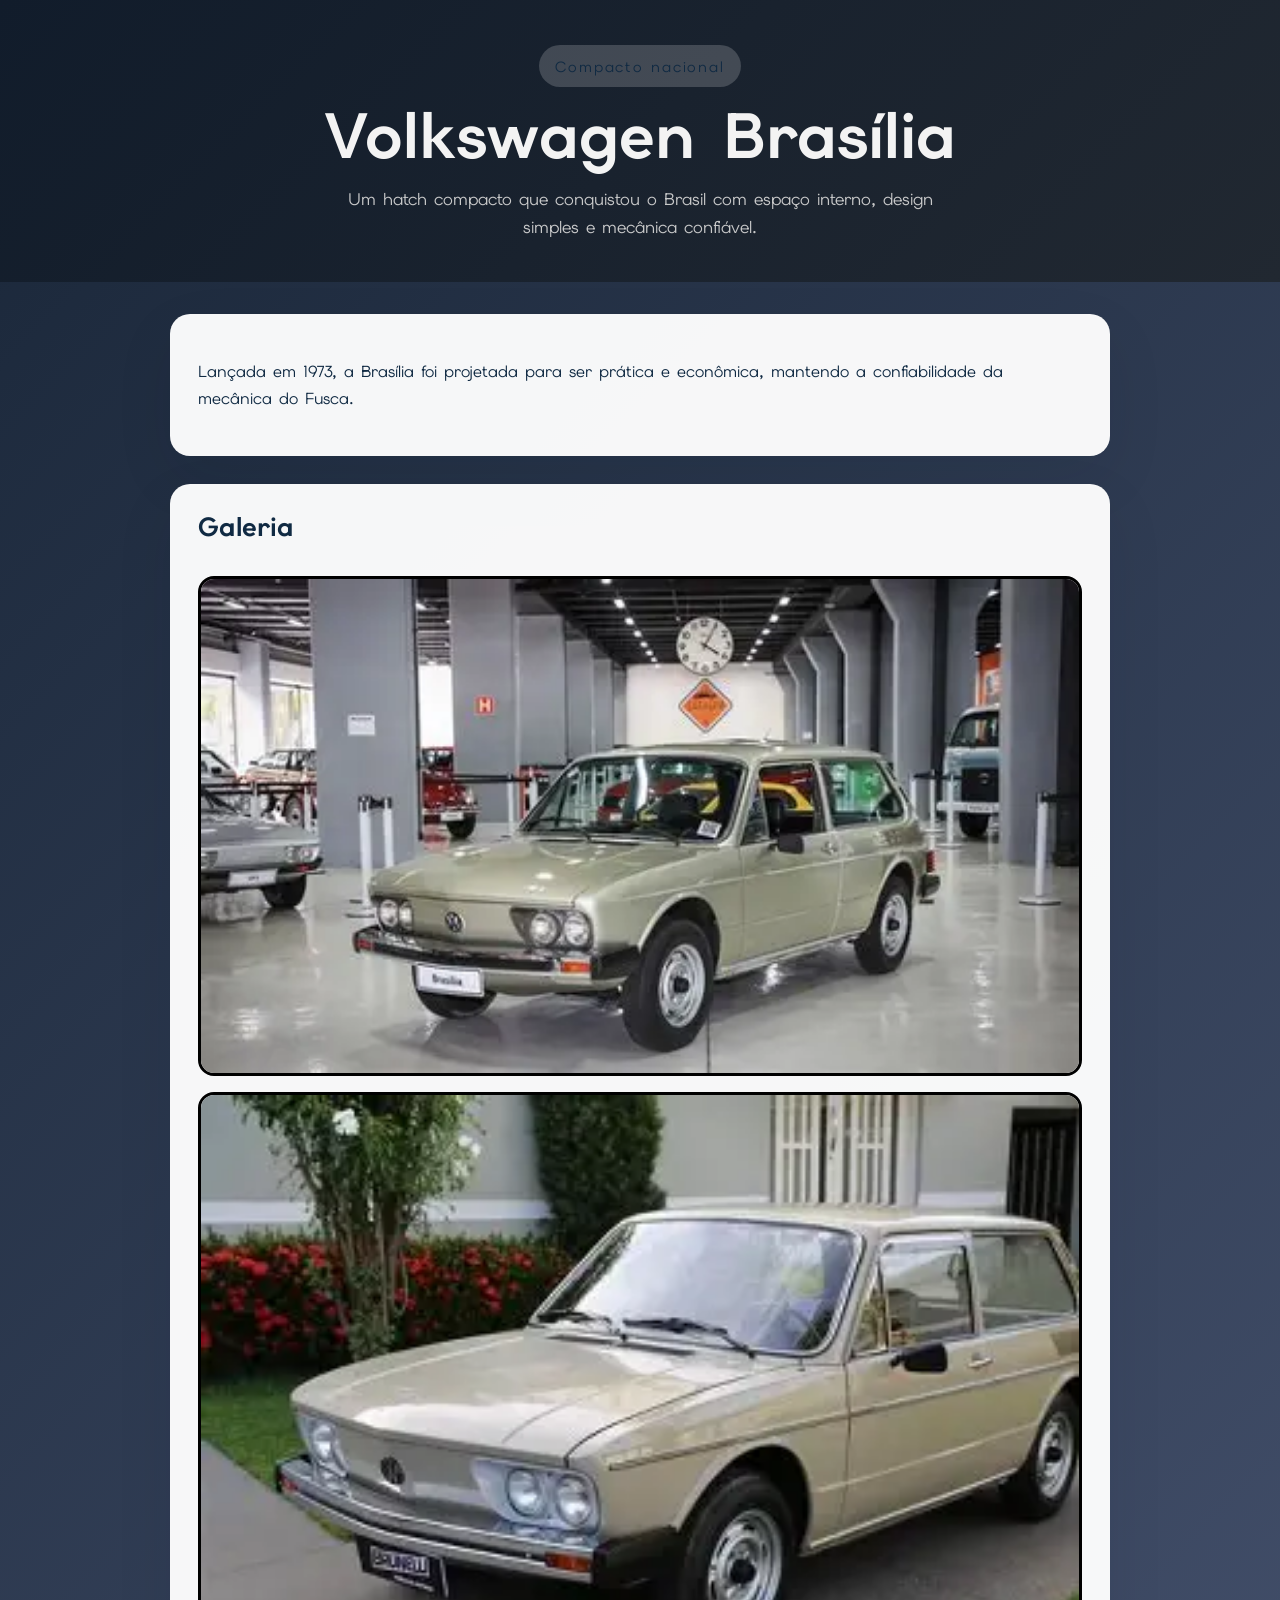
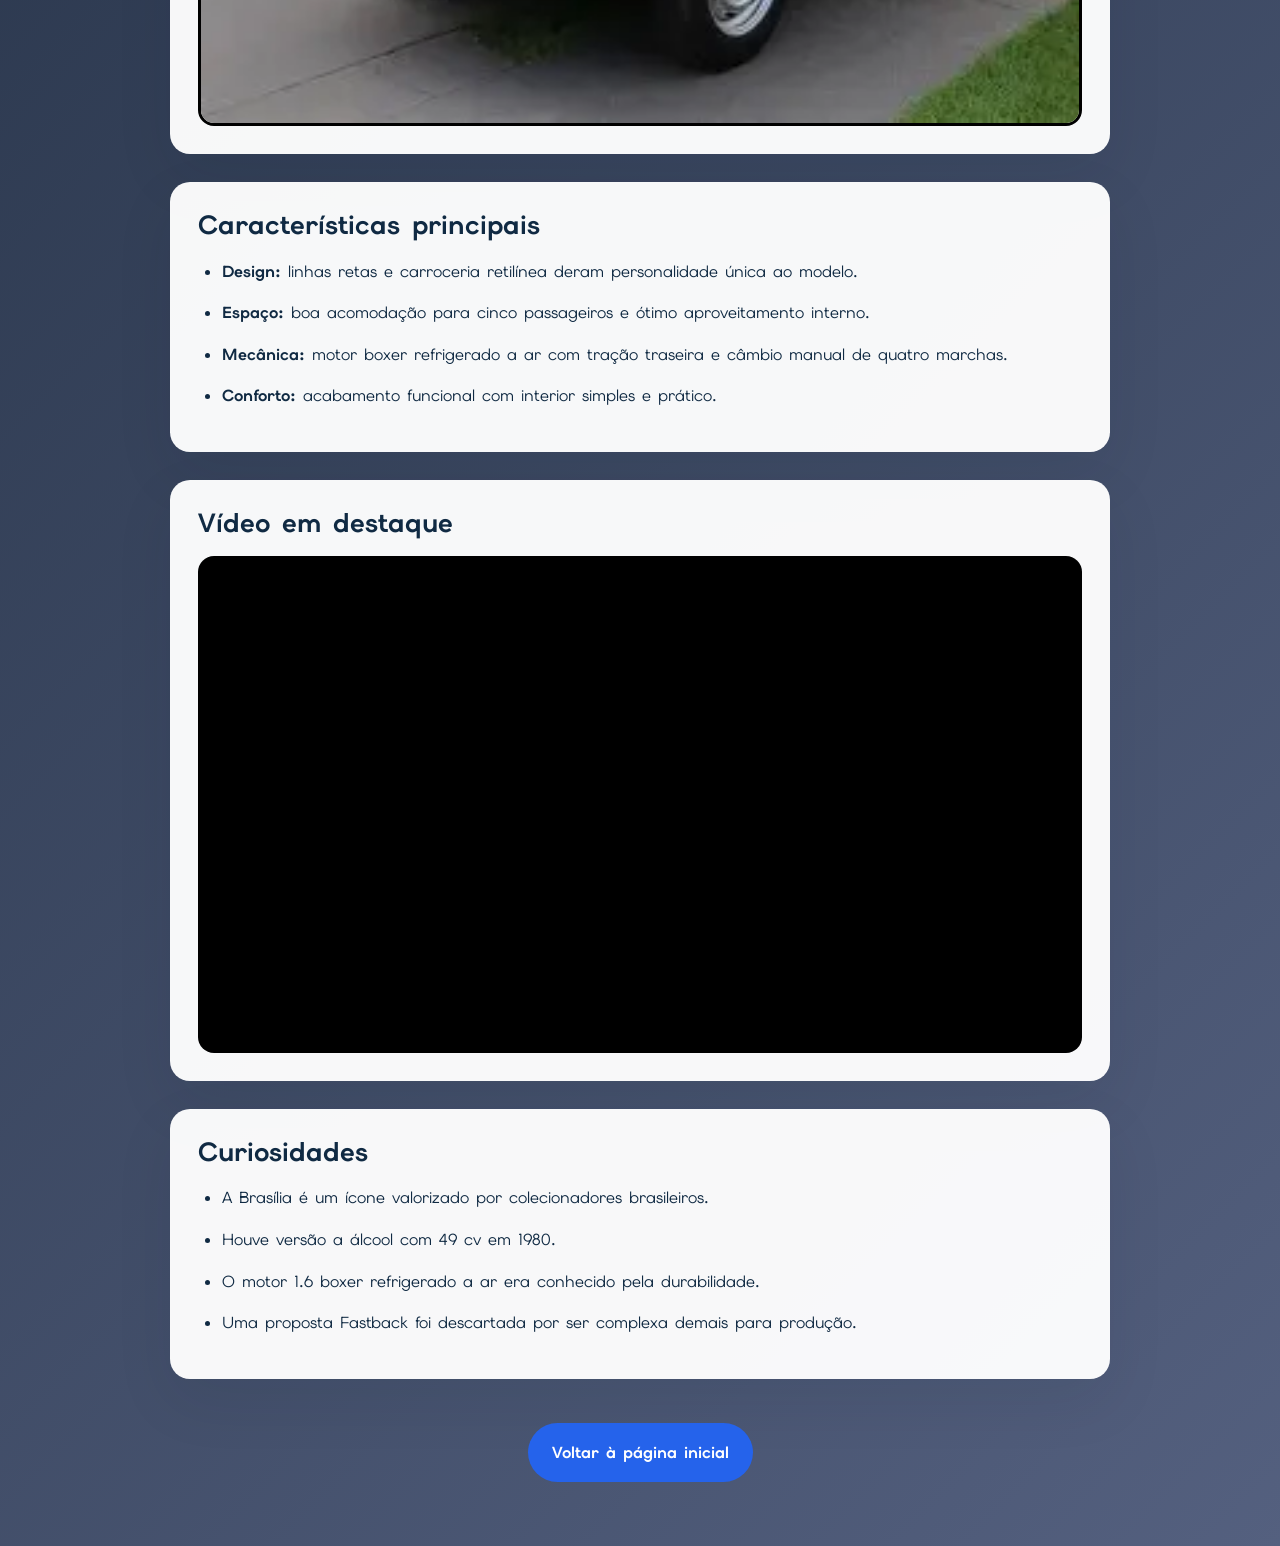
==== brasilia.html @ 3fe46711 "Carros v1" ====
﻿<!DOCTYPE html>
<html lang="pt-BR">
<head>
    <meta charset="UTF-8">
    <meta name="viewport" content="width=device-width, initial-scale=1.0">
    <meta name="description" content="Volkswagen Brasília: o hatch nacional que marcou o Brasil nos anos 70." />
    <title>Volkswagen Brasília | Relíquia sobre Rodas</title>
    <link rel="preconnect" href="https://fonts.googleapis.com">
    <link rel="preconnect" href="https://fonts.gstatic.com" crossorigin>
    <link href="https://fonts.googleapis.com/css2?family=Castoro:ital@0;1&family=Elms+Sans:ital,wght@0,100..900;1,100..900&family=Nunito:ital,wght@0,200..1000;1,200..1000&family=Special+Elite&display=swap" rel="stylesheet">
    <link rel="stylesheet" href="css/base.css">
    <link rel="stylesheet" href="css/car.css">
</head>
<body class="car-page page-brasilia">
    <header class="page-header">
        <div class="hero">
            <span class="tag">Compacto nacional</span>
            <h1>Volkswagen Brasília</h1>
            <p>Um hatch compacto que conquistou o Brasil com espaço interno, design simples e mecânica confiável.</p>
        </div>
    </header>

    <main class="content">
        <section class="car-intro">
            <p>Lançada em 1973, a Brasília foi projetada para ser prática e econômica, mantendo a confiabilidade da mecânica do Fusca.</p>
        </section>

        <section class="car-gallery">
            <h2 class="section-title">Galeria</h2>
            <img src="img/Brasili.webp" alt="Volkswagen Brasília amarela" loading="lazy">
            <img src="img/Brasili2.webp" alt="Volkswagen Brasília clássica" loading="lazy">
        </section>

        <section class="car-highlights">
            <h2 class="section-title">Características principais</h2>
            <ul>
                <li><strong>Design:</strong> linhas retas e carroceria retilínea deram personalidade única ao modelo.</li>
                <li><strong>Espaço:</strong> boa acomodação para cinco passageiros e ótimo aproveitamento interno.</li>
                <li><strong>Mecânica:</strong> motor boxer refrigerado a ar com tração traseira e câmbio manual de quatro marchas.</li>
                <li><strong>Conforto:</strong> acabamento funcional com interior simples e prático.</li>
            </ul>
        </section>

        <section class="car-video">
            <h2 class="section-title">Vídeo em destaque</h2>
            <div class="video-wrapper">
                <iframe src="https://www.youtube.com/embed/5K11Lgms6P0?si=8mxngop7KlOkIgI-" title="Vídeo da Volkswagen Brasília" frameborder="0" allow="accelerometer; autoplay; clipboard-write; encrypted-media; gyroscope; picture-in-picture; web-share" referrerpolicy="strict-origin-when-cross-origin" allowfullscreen loading="lazy"></iframe>
            </div>
        </section>

        <section class="car-facts">
            <h2 class="section-title">Curiosidades</h2>
            <ul>
                <li>A Brasília é um ícone valorizado por colecionadores brasileiros.</li>
                <li>Houve versão a álcool com 49 cv em 1980.</li>
                <li>O motor 1.6 boxer refrigerado a ar era conhecido pela durabilidade.</li>
                <li>Uma proposta Fastback foi descartada por ser complexa demais para produção.</li>
            </ul>
        </section>

        <div class="actions">
            <a class="button-link" href="index.html">Voltar à página inicial</a>
        </div>
    </main>
</body>
</html>
---- css/base.css ----
﻿@import url('https://fonts.googleapis.com/css2?family=Castoro:ital@0;1&family=Elms+Sans:ital,wght@0,100..900;1,100..900&family=Nunito:ital,wght@0,200..1000;1,200..1000&family=Special+Elite&display=swap');

:root {
    color-scheme: light;
}

*,
*::before,
*::after {
    box-sizing: border-box;
}

html {
    scroll-behavior: smooth;
}

body {
    margin: 0;
    min-height: 100vh;
    line-height: 1.7;
    font-family: "Elms Sans", system-ui, -apple-system, BlinkMacSystemFont, "Segoe UI", sans-serif;
    font-weight: 400;
    font-style: normal;
}

.special-elite-regular,
.special-elite-regular * {
    font-family: "Elms Sans", system-ui, -apple-system, BlinkMacSystemFont, "Segoe UI", sans-serif !important;
    font-weight: 400 !important;
    font-style: normal !important;
}

.eyebrow {
    display: inline-block;
    margin-bottom: 1rem;
    padding: 0.55rem 1rem;
    border-radius: 999px;
    background: rgba(83, 83, 83, 0.12);
    text-transform: uppercase;
    letter-spacing: 0.16em;
    font-size: 0.78rem;
}

img,
iframe {
    width: 100%;
    display: block;
    border: 0;
}

a {
    color: inherit;
}

.button-link {
    display: inline-flex;
    align-items: center;
    justify-content: center;
    padding: 1rem 1.5rem;
    text-decoration: none;
    border-radius: 999px;
    font-weight: 700;
    transition: transform 0.2s ease, box-shadow 0.2s ease, background-color 0.2s ease;
}

.button-link:hover,
.button-link:focus-visible {
    transform: translateY(-2px);
}
---- css/car.css ----
:root {
    color: #102a43;
    background: #f4f6f8;
    line-height: 1.7;
    --surface: rgba(255, 255, 255, 0.96);
    --surface-strong: rgba(255, 255, 255, 0.92);
    --shadow: 0 22px 60px rgba(15, 23, 42, 0.08);
    --button-bg: #2563eb;
    --button-hover: #1d4ed8;
    font-family: "Elms Sans", system-ui, -apple-system, BlinkMacSystemFont, "Segoe UI", sans-serif;
    font-weight: 400;
    font-style: normal;
}

body {
    background: radial-gradient(circle at top, #eaf3ff 0%, #f4f6f8 58%, #f4f6f8 100%);
}

img {
    border-radius: 1rem;
    border: solid black;
}

body.page-opala {
    background: linear-gradient(135deg, #c6d3d8 0%, #f7fbfd 100%);
    .page-header {
    background: linear-gradient(135deg, #9ca8b9 0%, #b2bbc7 100%);
    padding: 2.8rem 1.25rem 2.5rem;
    text-align: center;
    color: inherit;
}
}

body.page-mustang {
    background: linear-gradient(135deg, #3c4b69 0%, #9ca1b4 100%);
    .page-header {
    background: linear-gradient(135deg, #1f2937 0%, #8494aa 100%);
    padding: 2.8rem 1.25rem 2.5rem;
    text-align: center;
    color: inherit;
}
}

body.page-brasilia {
    background: linear-gradient(135deg, #192638 0%, #54607f 100%);
    .page-header {
    background: linear-gradient(135deg, #111c2b 0%, #212831 100%);
    padding: 2.8rem 1.25rem 2.5rem;
    text-align: center;
    color: inherit;
}
}

body.page-camaro {
    background: linear-gradient(135deg, #131b2c 0%, #394658 100%);
    .page-header {
    background: linear-gradient(135deg, #1e324e 0%, #3a4657 100%);
    padding: 2.8rem 1.25rem 2.5rem;
    text-align: center;
    color: inherit;
}
    color: #f8fafc;
}

body.page-fordescort {
    background: linear-gradient(135deg, #2f3b56 0%, #6b7280 100%);
.page-header {
    background: linear-gradient(135deg, #1e2d3f 0%, #373d46 100%);
    padding: 2.8rem 1.25rem 2.5rem;
    text-align: center;
    color: inherit;
}
}


.hero {
    max-width: 44rem;
    margin: 0 auto;
}

.tag {
    display: inline-flex;
    padding: 0.55rem 1rem;
    border-radius: 999px;
    background: rgba(255, 255, 255, 0.18);
    color: inherit;
    font-size: 0.92rem;
    letter-spacing: 0.12em;
    margin-bottom: 1rem;
}

.hero h1 {
    margin: 0;
    font-size: clamp(2.4rem, 5vw, 4rem);
    line-height: 1.02;
    color: rgb(243, 243, 243);
}

.hero p {
    margin: 1rem auto 0;
    max-width: 38rem;
    font-size: 1.05rem;
    color: rgba(211, 211, 211, 0.94);
}

.content {
    width: min(100%, 980px);
    margin: 0 auto;
    padding: 2rem 1.25rem 4rem;
}

.content section {
    background: var(--surface);
    border-radius: 1.25rem;
    padding: 1.75rem;
    margin-bottom: 1.75rem;
    box-shadow: var(--shadow);
}

body.page-camaro .content section {
    background: rgba(15, 23, 42, 0.88);
}

.section-title {
    margin: 0 0 1rem;
    font-size: 1.65rem;
    line-height: 1.2;
}

.car-gallery {
    display: grid;
    gap: 1rem;
}

.car-gallery img {
    object-fit: cover;
    min-height: 180px;
}

ul {
    margin: 0;
    padding-left: 1.5rem;
}

li {
    margin-bottom: 0.9rem;
}

.video-wrapper {
    position: relative;
    padding-top: 56.25%;
    border-radius: 1rem;
    overflow: hidden;
    background: #000;
}

.video-wrapper iframe {
    position: absolute;
    inset: 0;
    width: 100%;
    height: 100%;
}

.actions {
    text-align: center;
}

.button-link {
    display: inline-flex;
    align-items: center;
    justify-content: center;
    padding: 1rem 1.5rem;
    margin-top: 1rem;
    background: var(--button-bg);
    color: #ffffff;
    text-decoration: none;
    border-radius: 999px;
    font-weight: 700;
    transition: transform 0.2s ease, box-shadow 0.2s ease, background-color 0.2s ease;
}

.button-link:hover,
.button-link:focus-visible {
    background: var(--button-hover);
    transform: translateY(-2px);
    box-shadow: 0 18px 38px rgba(37, 99, 235, 0.24);
}

@media (max-width: 720px) {
    .page-header {
        padding: 2rem 1rem 2.2rem;
    }

    .content {
        padding: 1.5rem 1rem 3rem;
    }
}
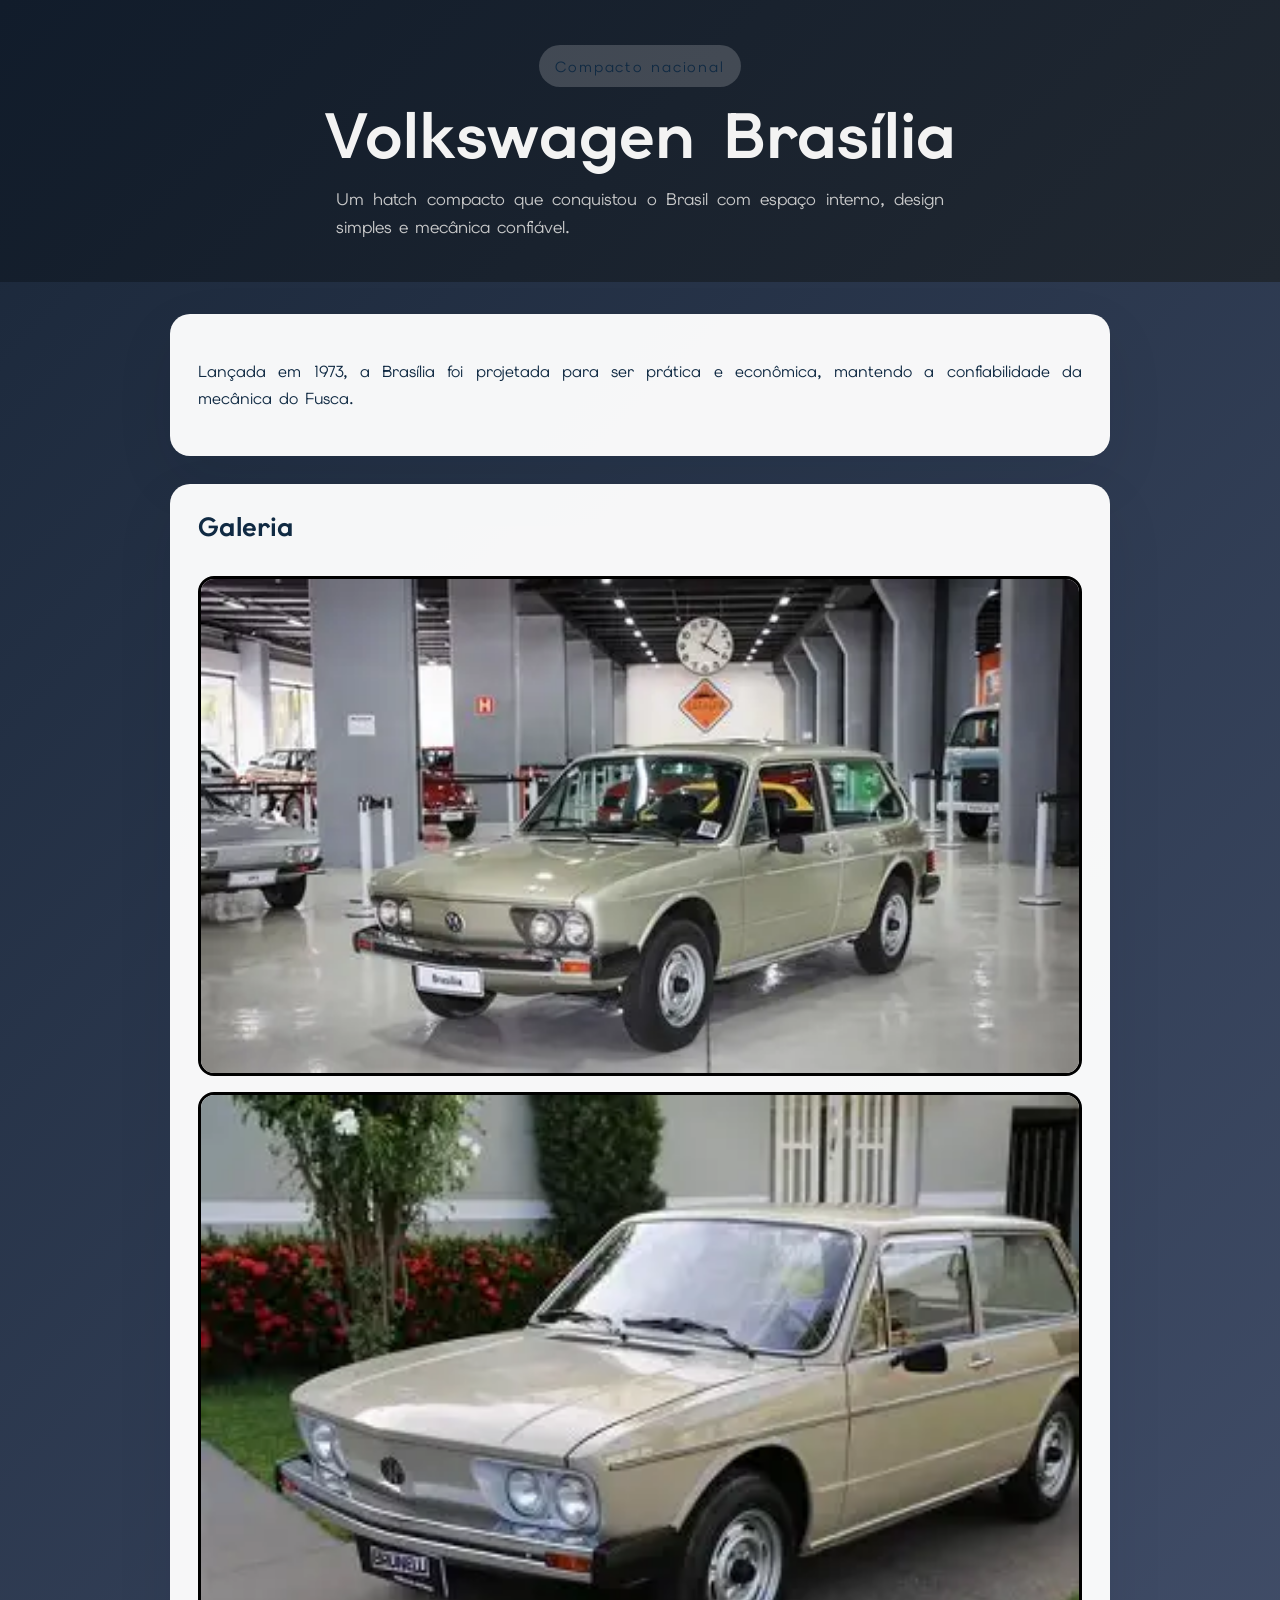
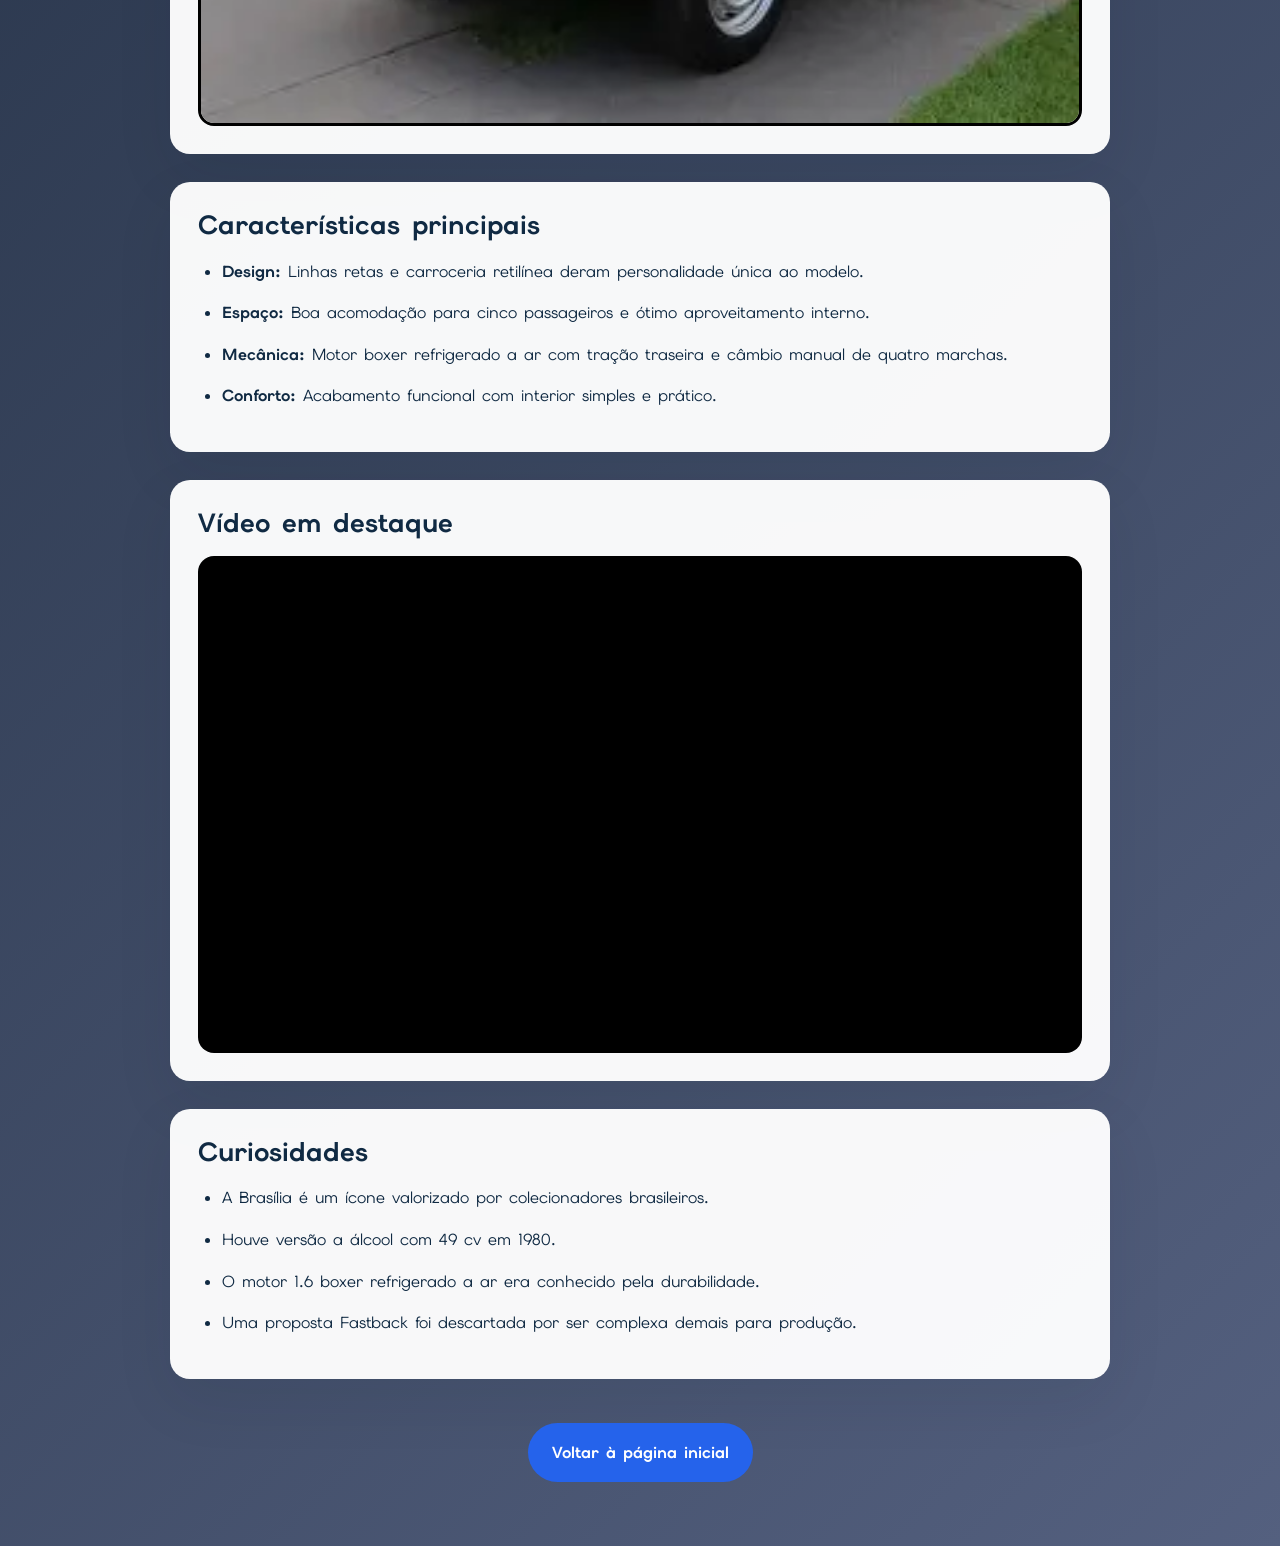
==== commit ffdab42a: "Carros v4.1" ====
--- a/brasilia.html
+++ b/brasilia.html
@@ -8,8 +8,8 @@
     <link rel="preconnect" href="https://fonts.googleapis.com">
     <link rel="preconnect" href="https://fonts.gstatic.com" crossorigin>
     <link href="https://fonts.googleapis.com/css2?family=Castoro:ital@0;1&family=Elms+Sans:ital,wght@0,100..900;1,100..900&family=Nunito:ital,wght@0,200..1000;1,200..1000&family=Special+Elite&display=swap" rel="stylesheet">
-    <link rel="stylesheet" href="css/base.css">
-    <link rel="stylesheet" href="css/car.css">
+    <link rel="stylesheet" href="./css/base.css">
+    <link rel="stylesheet" href="./css/car.css">
 </head>
 <body class="car-page page-brasilia">
     <header class="page-header">
@@ -27,17 +27,17 @@
 
         <section class="car-gallery">
             <h2 class="section-title">Galeria</h2>
-            <img src="img/Brasili.webp" alt="Volkswagen Brasília amarela" loading="lazy">
-            <img src="img/Brasili2.webp" alt="Volkswagen Brasília clássica" loading="lazy">
+            <img src="./img/Brasili.webp" alt="Volkswagen Brasília amarela" loading="lazy">
+            <img src="./img/Brasili2.webp" alt="Volkswagen Brasília clássica" loading="lazy">
         </section>
 
         <section class="car-highlights">
             <h2 class="section-title">Características principais</h2>
             <ul>
-                <li><strong>Design:</strong> linhas retas e carroceria retilínea deram personalidade única ao modelo.</li>
-                <li><strong>Espaço:</strong> boa acomodação para cinco passageiros e ótimo aproveitamento interno.</li>
-                <li><strong>Mecânica:</strong> motor boxer refrigerado a ar com tração traseira e câmbio manual de quatro marchas.</li>
-                <li><strong>Conforto:</strong> acabamento funcional com interior simples e prático.</li>
+                <li><strong>Design:</strong> Linhas retas e carroceria retilínea deram personalidade única ao modelo.</li>
+                <li><strong>Espaço:</strong> Boa acomodação para cinco passageiros e ótimo aproveitamento interno.</li>
+                <li><strong>Mecânica:</strong> Motor boxer refrigerado a ar com tração traseira e câmbio manual de quatro marchas.</li>
+                <li><strong>Conforto:</strong> Acabamento funcional com interior simples e prático.</li>
             </ul>
         </section>
 
--- a/css/base.css
+++ b/css/base.css
@@ -44,26 +44,50 @@
 img,
 iframe {
     width: 100%;
-    display: block;
+    display: flex;
     border: 0;
+    lighting-color: white;
 }
 
 a {
     color: inherit;
 }
 
+.car-card {
+    border-radius: 1rem;
+    background: rgba(255, 255, 255, 0.96);
+    box-shadow: 0 22px 60px rgba(15, 23, 42, 0.08);
+    padding: 1.5rem;
+    display: flex;
+    flex-direction: column;
+    gap: 2rem;
+}
+
 .button-link {
-    display: inline-flex;
+    display: flex;
     align-items: center;
     justify-content: center;
-    padding: 1rem 1.5rem;
+    margin: 2rem auto 0 auto;
+    align-self: center;
+    padding: 1rem 0.8rem;
     text-decoration: none;
-    border-radius: 999px;
+    border-radius: 50px;
     font-weight: 700;
     transition: transform 0.2s ease, box-shadow 0.2s ease, background-color 0.2s ease;
+}
+
+p {
+    text-align: justify;
 }
 
 .button-link:hover,
 .button-link:focus-visible {
     transform: translateY(-2px);
 }
+
+.descricao { 
+    align-self: center; 
+    padding: 0.55rem 1rem;
+    font-size: 20px;
+    border-radius: 999px;
+}
